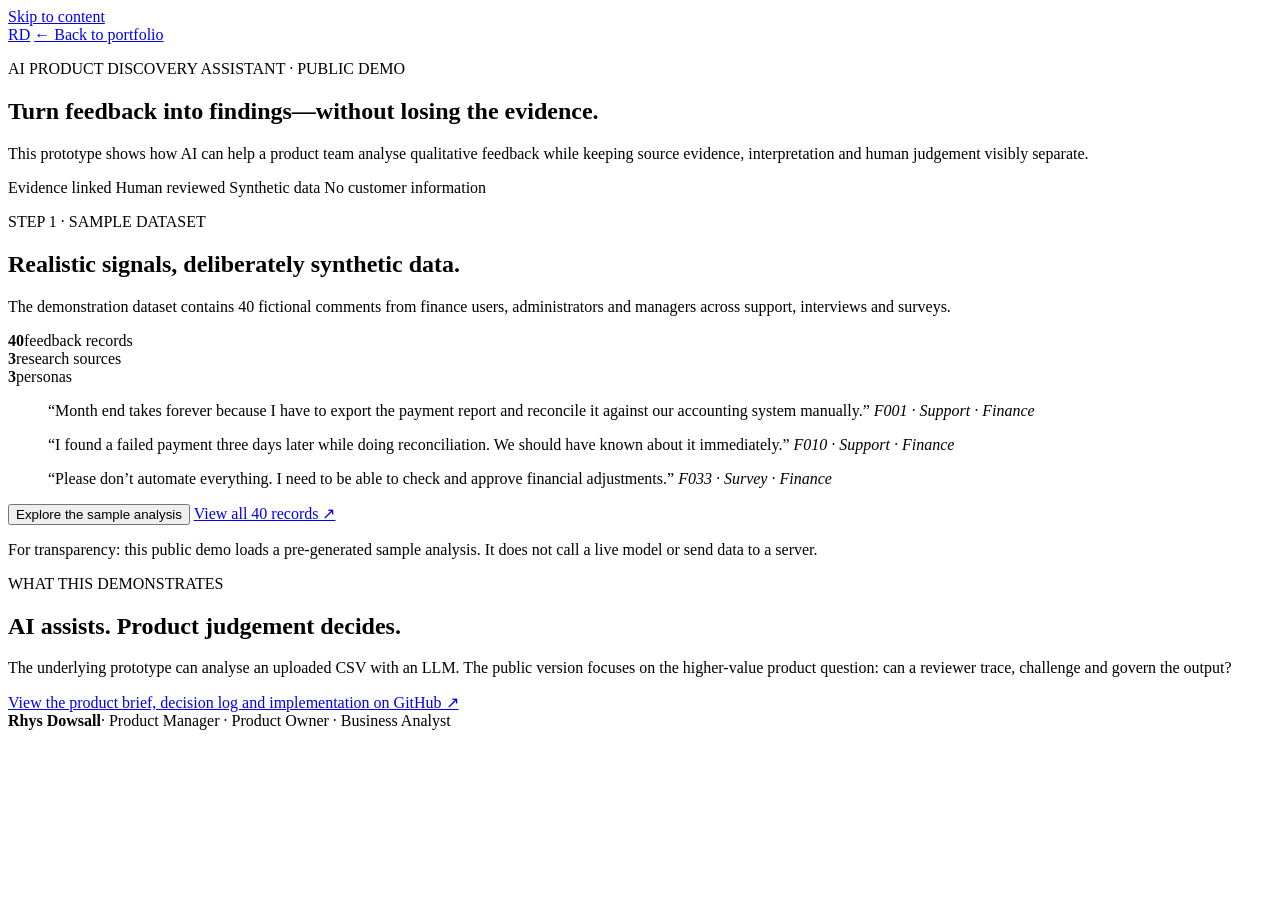
==== discovery-assistant.html @ 39ce9bde "Add public Discovery Assistant demo" ====
<!doctype html>
<html lang="en">
<head>
  <meta charset="utf-8">
  <meta name="viewport" content="width=device-width,initial-scale=1">
  <meta name="description" content="Explore Rhys Dowsall's AI Product Discovery Assistant: evidence-linked customer feedback analysis with human review.">
  <meta name="theme-color" content="#132a32">
  <link rel="canonical" href="https://dowsall.com/discovery-assistant.html">
  <meta property="og:type" content="website">
  <meta property="og:url" content="https://dowsall.com/discovery-assistant.html">
  <meta property="og:title" content="AI Product Discovery Assistant | Rhys Dowsall">
  <meta property="og:description" content="An interactive demonstration of evidence-linked product discovery with human review.">
  <title>AI Product Discovery Assistant | Rhys Dowsall</title>
  <link rel="icon" href="favicon.svg" type="image/svg+xml">
  <link rel="stylesheet" href="discovery-assistant.css?v=1">
  <script src="discovery-assistant.js?v=1" defer></script>
</head>
<body>
  <a class="skip-link" href="#main">Skip to content</a>

  <header class="demo-nav">
    <a class="brand" href="/" aria-label="Back to Rhys Dowsall portfolio">RD</a>
    <a class="back-link" href="/">← Back to portfolio</a>
  </header>

  <main id="main">
    <section class="demo-hero">
      <p class="eyebrow">AI PRODUCT DISCOVERY ASSISTANT · PUBLIC DEMO</p>
      <h1>Turn feedback into findings—without losing the evidence.</h1>
      <p class="hero-copy">This prototype shows how AI can help a product team analyse qualitative feedback while keeping source evidence, interpretation and human judgement visibly separate.</p>
      <div class="principles" aria-label="Product principles">
        <span>Evidence linked</span>
        <span>Human reviewed</span>
        <span>Synthetic data</span>
        <span>No customer information</span>
      </div>
    </section>

    <section class="demo-shell" aria-labelledby="sample-heading">
      <div class="sample-panel">
        <div>
          <p class="section-label">STEP 1 · SAMPLE DATASET</p>
          <h2 id="sample-heading">Realistic signals, deliberately synthetic data.</h2>
          <p>The demonstration dataset contains 40 fictional comments from finance users, administrators and managers across support, interviews and surveys.</p>
        </div>

        <div class="dataset-summary" aria-label="Dataset summary">
          <div><strong>40</strong><span>feedback records</span></div>
          <div><strong>3</strong><span>research sources</span></div>
          <div><strong>3</strong><span>personas</span></div>
        </div>

        <div class="sample-quotes">
          <blockquote>
            “Month end takes forever because I have to export the payment report and reconcile it against our accounting system manually.”
            <cite>F001 · Support · Finance</cite>
          </blockquote>
          <blockquote>
            “I found a failed payment three days later while doing reconciliation. We should have known about it immediately.”
            <cite>F010 · Support · Finance</cite>
          </blockquote>
          <blockquote>
            “Please don’t automate everything. I need to be able to check and approve financial adjustments.”
            <cite>F033 · Survey · Finance</cite>
          </blockquote>
        </div>

        <div class="sample-actions">
          <button id="load-analysis" class="primary-action" type="button">Explore the sample analysis</button>
          <a href="https://github.com/rhys205-dotcom/ai-product-discovery-assistant/blob/main/data/sample-feedback.csv" target="_blank" rel="noopener">View all 40 records ↗</a>
        </div>
        <p class="demo-note">For transparency: this public demo loads a pre-generated sample analysis. It does not call a live model or send data to a server.</p>
      </div>
    </section>

    <section id="analysis" class="analysis-section" aria-labelledby="analysis-heading" hidden>
      <div class="analysis-heading">
        <div>
          <p class="section-label">STEP 2 · REVIEW FINDINGS</p>
          <h2 id="analysis-heading" tabindex="-1">Inspect the evidence before accepting the interpretation.</h2>
        </div>
        <p>AI findings are proposals. Expand the cited evidence, edit the interpretation and record a human decision.</p>
      </div>

      <div id="findings" class="findings"></div>

      <div class="export-panel">
        <div>
          <h2>Keep the human decision</h2>
          <p>Exporting the review preserves the source finding, any edits, the decision and the reviewer’s note.</p>
        </div>
        <div class="export-actions">
          <button id="download-review" class="primary-action" type="button">Download reviewed findings</button>
          <button id="reset-review" class="secondary-action" type="button">Reset review</button>
        </div>
      </div>
    </section>

    <section class="build-note">
      <p class="section-label">WHAT THIS DEMONSTRATES</p>
      <h2>AI assists. Product judgement decides.</h2>
      <p>The underlying prototype can analyse an uploaded CSV with an LLM. The public version focuses on the higher-value product question: can a reviewer trace, challenge and govern the output?</p>
      <a href="https://github.com/rhys205-dotcom/ai-product-discovery-assistant" target="_blank" rel="noopener">View the product brief, decision log and implementation on GitHub ↗</a>
    </section>
  </main>

  <footer><strong>Rhys Dowsall</strong><span>·</span> Product Manager · Product Owner · Business Analyst</footer>
</body>
</html>
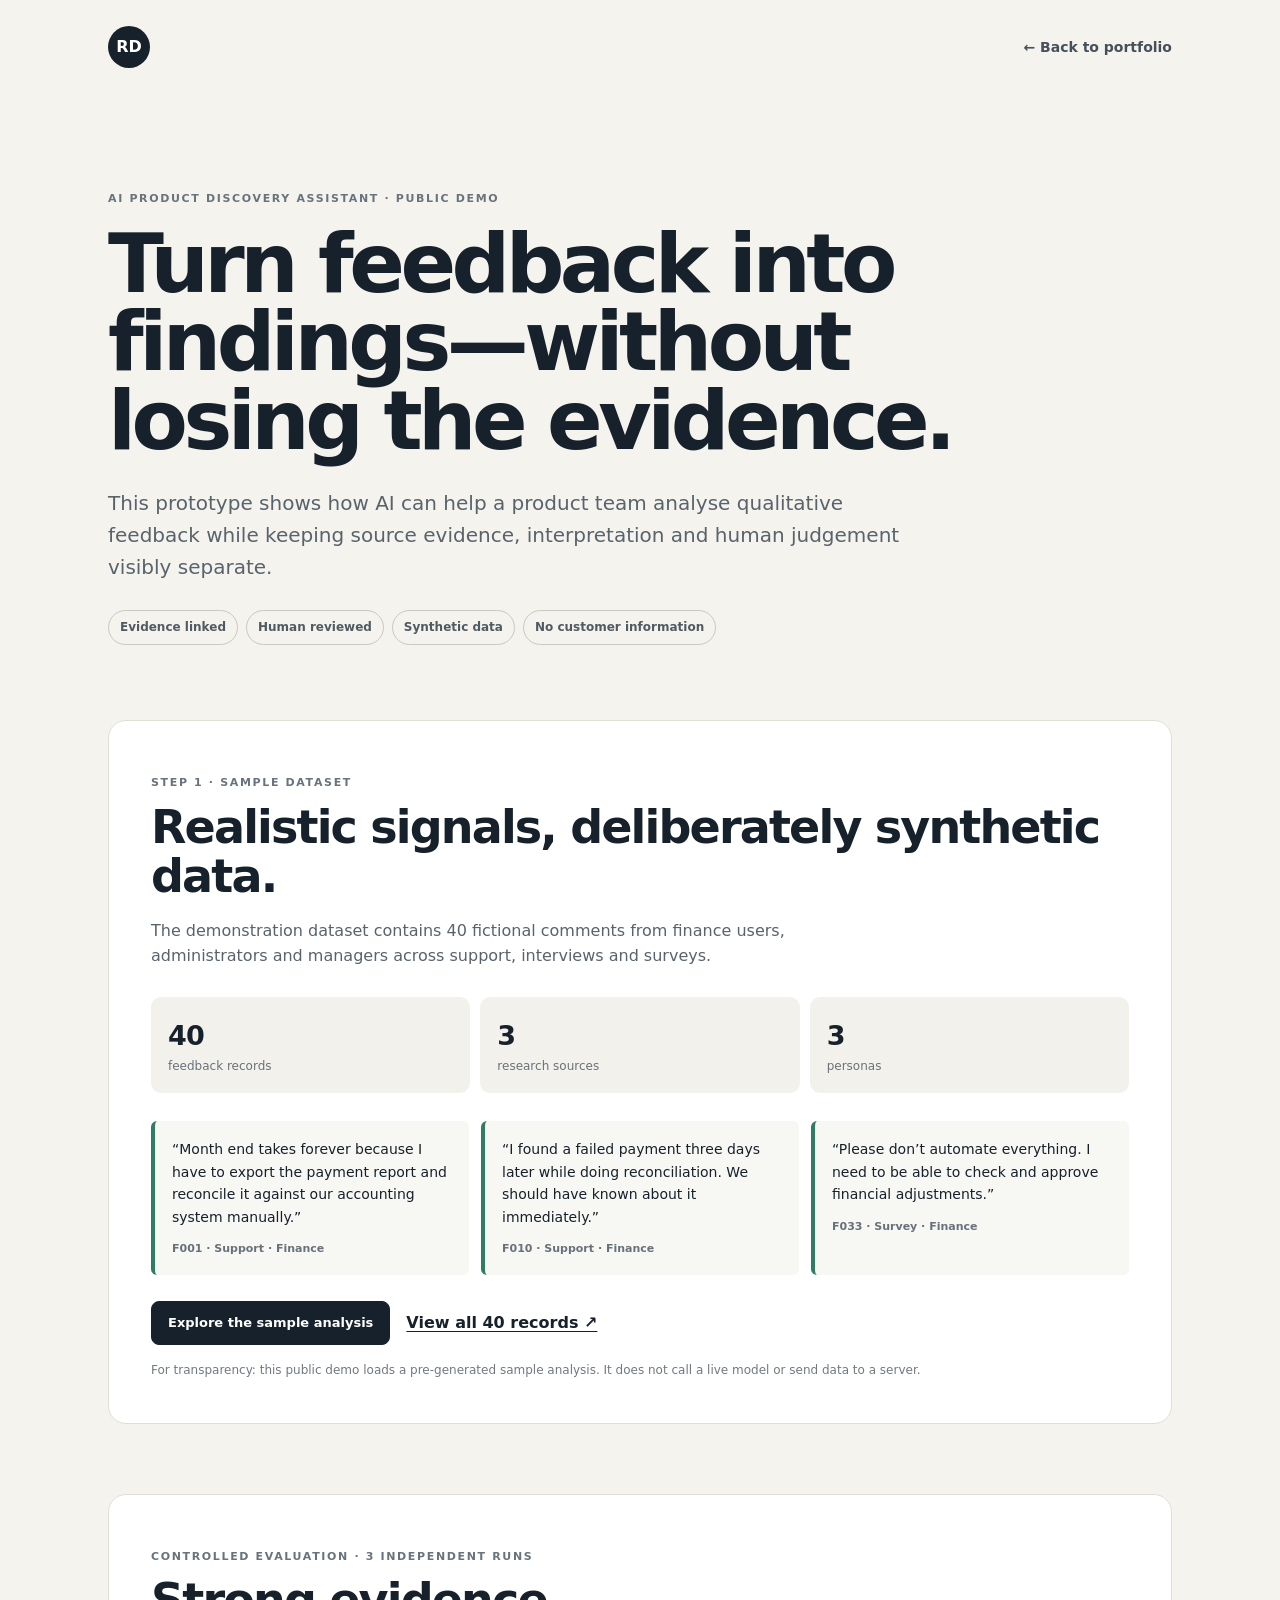
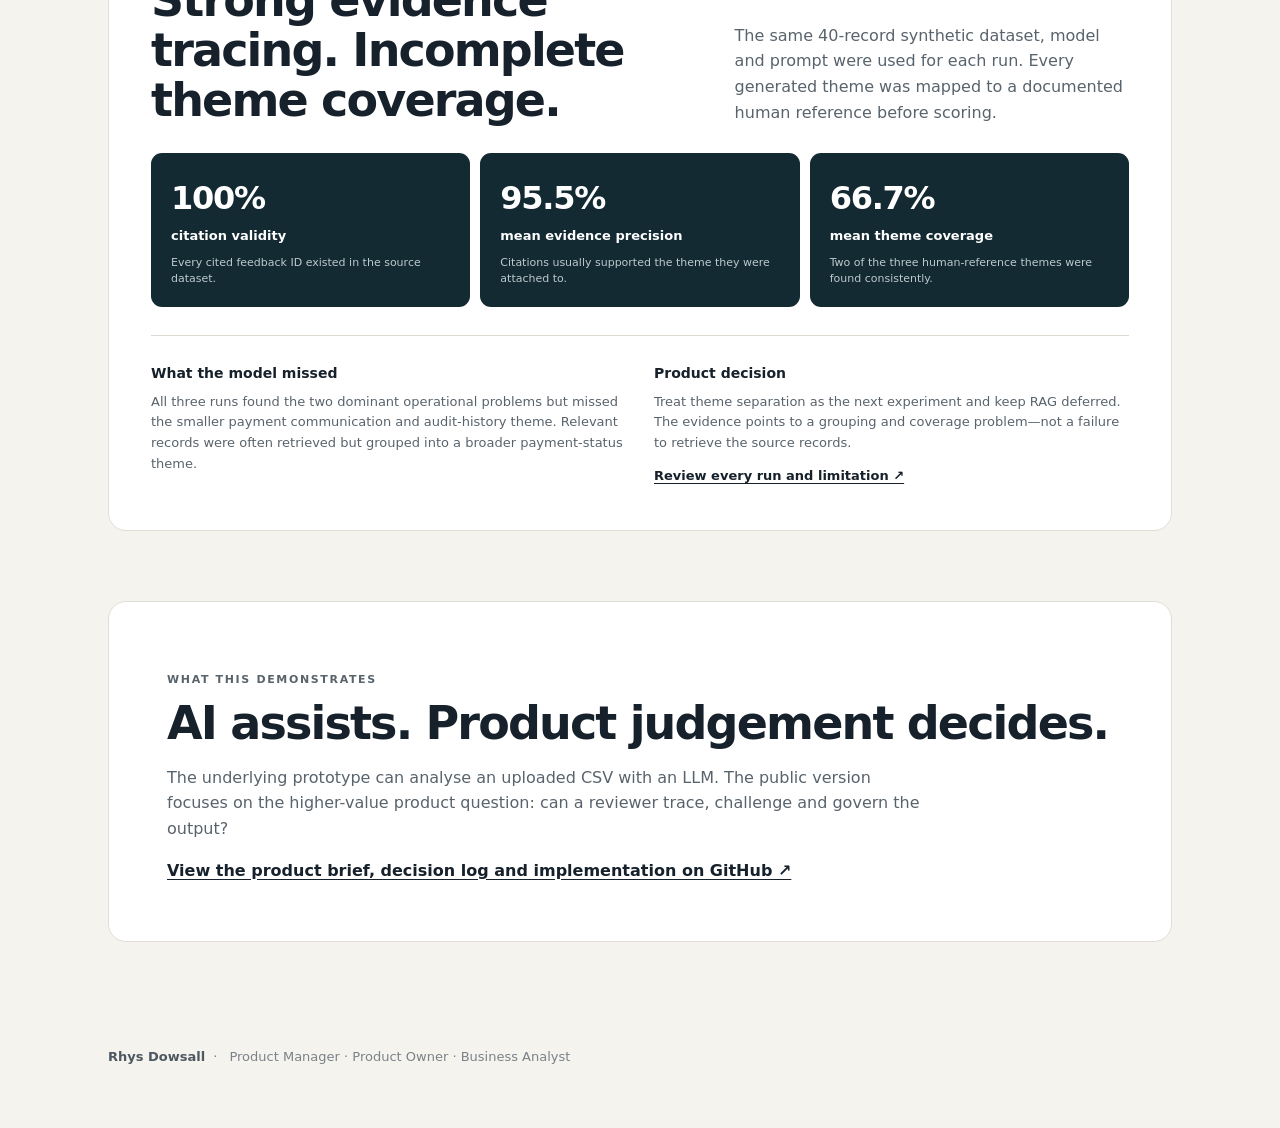
==== commit f55eea00: "Add controlled benchmark evidence to discovery demo" ====
--- a/discovery-assistant.html
+++ b/discovery-assistant.html
@@ -12,7 +12,7 @@
   <meta property="og:description" content="An interactive demonstration of evidence-linked product discovery with human review.">
   <title>AI Product Discovery Assistant | Rhys Dowsall</title>
   <link rel="icon" href="favicon.svg" type="image/svg+xml">
-  <link rel="stylesheet" href="discovery-assistant.css?v=1">
+  <link rel="stylesheet" href="discovery-assistant.css?v=2">
   <script src="discovery-assistant.js?v=1" defer></script>
 </head>
 <body>
@@ -73,6 +73,46 @@
       </div>
     </section>
 
+    <section class="benchmark-section" aria-labelledby="benchmark-heading">
+      <div class="benchmark-intro">
+        <div>
+          <p class="section-label">CONTROLLED EVALUATION · 3 INDEPENDENT RUNS</p>
+          <h2 id="benchmark-heading">Strong evidence tracing. Incomplete theme coverage.</h2>
+        </div>
+        <p>The same 40-record synthetic dataset, model and prompt were used for each run. Every generated theme was mapped to a documented human reference before scoring.</p>
+      </div>
+
+      <div class="benchmark-metrics" aria-label="Benchmark results">
+        <article>
+          <strong>100%</strong>
+          <span>citation validity</span>
+          <small>Every cited feedback ID existed in the source dataset.</small>
+        </article>
+        <article>
+          <strong>95.5%</strong>
+          <span>mean evidence precision</span>
+          <small>Citations usually supported the theme they were attached to.</small>
+        </article>
+        <article>
+          <strong>66.7%</strong>
+          <span>mean theme coverage</span>
+          <small>Two of the three human-reference themes were found consistently.</small>
+        </article>
+      </div>
+
+      <div class="benchmark-finding">
+        <div>
+          <strong>What the model missed</strong>
+          <p>All three runs found the two dominant operational problems but missed the smaller payment communication and audit-history theme. Relevant records were often retrieved but grouped into a broader payment-status theme.</p>
+        </div>
+        <div>
+          <strong>Product decision</strong>
+          <p>Treat theme separation as the next experiment and keep RAG deferred. The evidence points to a grouping and coverage problem—not a failure to retrieve the source records.</p>
+          <a href="https://github.com/rhys205-dotcom/ai-product-discovery-assistant/blob/main/evaluation/results.md" target="_blank" rel="noopener">Review every run and limitation ↗</a>
+        </div>
+      </div>
+    </section>
+
     <section id="analysis" class="analysis-section" aria-labelledby="analysis-heading" hidden>
       <div class="analysis-heading">
         <div>
--- a/discovery-assistant.css
+++ b/discovery-assistant.css
@@ -0,0 +1 @@
+*{box-sizing:border-box}html{scroll-behavior:smooth}body{margin:0;background:#f5f3ee;color:#17212b;font-family:Inter,ui-sans-serif,system-ui,-apple-system,BlinkMacSystemFont,"Segoe UI",sans-serif;line-height:1.6}.skip-link{position:fixed;left:20px;top:-80px;z-index:100;background:#17212b;color:#fff;padding:10px 16px;border-radius:6px}.skip-link:focus{top:16px}.demo-nav{max-width:1120px;margin:auto;padding:26px 28px;display:flex;align-items:center;justify-content:space-between}.brand{width:42px;height:42px;border-radius:50%;background:#17212b;color:#fff;display:grid;place-items:center;text-decoration:none;font-weight:800}.back-link{color:#45505a;text-decoration:none;font-weight:700;font-size:14px}.back-link:hover{text-decoration:underline;text-underline-offset:4px}.demo-hero{max-width:1120px;margin:auto;padding:85px 28px 75px}.eyebrow,.section-label{font-size:11px;font-weight:800;letter-spacing:.15em;color:#68737d}.demo-hero h1{font-size:clamp(48px,7vw,82px);line-height:.96;letter-spacing:-.055em;max-width:980px;margin:17px 0 26px}.hero-copy{font-size:20px;color:#59636c;max-width:800px}.principles{display:flex;gap:8px;flex-wrap:wrap;margin-top:27px}.principles span{border:1px solid #cbc8c1;border-radius:30px;padding:7px 11px;font-size:12px;font-weight:700;color:#4f5a62}.demo-shell{max-width:1120px;margin:auto;padding:0 28px 70px}.sample-panel{background:#fff;border:1px solid #e1ded7;border-radius:18px;padding:42px}.sample-panel h2,.analysis-heading h2,.export-panel h2,.build-note h2{font-size:clamp(30px,4vw,46px);line-height:1.08;letter-spacing:-.04em;margin:10px 0 16px}.sample-panel>div:first-child>p:last-child{color:#59636c;max-width:730px}.dataset-summary{display:grid;grid-template-columns:repeat(3,1fr);gap:10px;margin:28px 0}.dataset-summary div{background:#f3f1ec;border-radius:10px;padding:17px}.dataset-summary strong,.dataset-summary span{display:block}.dataset-summary strong{font-size:27px;letter-spacing:-.03em}.dataset-summary span{font-size:12px;color:#68717a}.sample-quotes{display:grid;grid-template-columns:repeat(3,1fr);gap:12px}.sample-quotes blockquote{margin:0;background:#f7f7f4;border-left:4px solid #317c67;border-radius:6px;padding:17px;font-size:14px}.sample-quotes cite{display:block;margin-top:12px;color:#68717a;font-size:11px;font-style:normal;font-weight:750}.sample-actions{display:flex;align-items:center;gap:16px;flex-wrap:wrap;margin-top:26px}.sample-actions a,.build-note a{color:#17212b;font-weight:800;text-underline-offset:3px}.primary-action,.secondary-action,.review-choice{appearance:none;border-radius:8px;padding:11px 16px;font:inherit;font-size:13px;font-weight:800;cursor:pointer}.primary-action{background:#17212b;border:1px solid #17212b;color:#fff}.primary-action:hover{background:#263747}.secondary-action{background:transparent;border:1px solid #9ca3a4;color:#17212b}.demo-note{font-size:12px;color:#707980;margin:16px 0 0}.analysis-section{background:#132a32;color:#fff;padding:75px max(28px,calc((100vw - 1064px)/2))}.analysis-heading{display:grid;grid-template-columns:1.2fr .8fr;gap:60px;align-items:end}.analysis-heading .section-label{color:#9fb5bc}.analysis-heading h2{margin-bottom:0}.analysis-heading>p{color:#c3ced1;margin:0}.findings{display:grid;gap:18px;margin-top:34px}.finding-card{background:#fbfaf7;color:#17212b;border-radius:15px;padding:30px}.finding-top{display:grid;grid-template-columns:1fr auto;gap:20px;align-items:start}.finding-top h3{font-size:25px;line-height:1.15;margin:5px 0 10px}.strength{display:inline-block;background:#e5efe9;color:#28624f;border-radius:30px;padding:6px 10px;font-size:11px;font-weight:800}.pain-point{color:#536069;margin:0}.evidence{margin:21px 0 0}.evidence summary{cursor:pointer;font-weight:800;font-size:13px}.evidence-list{display:grid;grid-template-columns:repeat(2,1fr);gap:8px;margin-top:12px}.evidence-item{background:#f0eee9;border-radius:8px;padding:12px}.evidence-item p{font-size:13px;margin:0}.evidence-item span{display:block;color:#68717a;font-size:10px;font-weight:750;margin-top:7px}.review-grid{display:grid;grid-template-columns:1.2fr .8fr;gap:20px;border-top:1px solid #dddcd7;margin-top:22px;padding-top:20px}.review-grid label{display:block;font-size:12px;font-weight:800;margin-bottom:7px}.interpretation,.review-note,.review-decision{width:100%;font:inherit;color:#17212b;background:#fff;border:1px solid #c9ccc9;border-radius:7px;padding:10px}.interpretation{min-height:105px;resize:vertical}.review-note{margin-top:14px}.opportunity{background:#e8f0ed;border-left:4px solid #317c67;border-radius:6px;padding:13px;margin:15px 0 0;font-size:13px}.opportunity strong{display:block;color:#24594a;margin-bottom:3px}.export-panel{display:grid;grid-template-columns:1fr auto;gap:30px;align-items:center;border-top:1px solid #4b5d64;margin-top:35px;padding-top:35px}.export-panel h2{font-size:30px;margin:0 0 7px}.export-panel p{color:#c3ced1;margin:0;max-width:650px}.export-actions{display:flex;gap:8px;flex-wrap:wrap}.analysis-section .secondary-action{border-color:#83949a;color:#fff}.build-note{max-width:1064px;margin:70px auto;padding:58px;background:#fff;border:1px solid #e1ded7;border-radius:18px}.build-note p{max-width:760px;color:#59636c}.benchmark-section{max-width:1064px;margin:0 auto 70px;padding:42px;background:#fff;border:1px solid #e1ded7;border-radius:18px}.benchmark-intro{display:grid;grid-template-columns:1.15fr .85fr;gap:50px;align-items:end}.benchmark-intro h2{font-size:clamp(30px,4vw,46px);line-height:1.08;letter-spacing:-.04em;margin:10px 0 0}.benchmark-intro>p{color:#59636c;margin:0}.benchmark-metrics{display:grid;grid-template-columns:repeat(3,1fr);gap:10px;margin:28px 0}.benchmark-metrics article{background:#132a32;color:#fff;border-radius:11px;padding:20px}.benchmark-metrics strong,.benchmark-metrics span,.benchmark-metrics small{display:block}.benchmark-metrics strong{font-size:32px;letter-spacing:-.04em}.benchmark-metrics span{font-size:13px;font-weight:800;margin-top:2px}.benchmark-metrics small{font-size:11px;line-height:1.45;color:#bdcace;margin-top:8px}.benchmark-finding{display:grid;grid-template-columns:1fr 1fr;gap:28px;border-top:1px solid #ddd9d1;padding-top:24px}.benchmark-finding strong{font-size:14px}.benchmark-finding p{font-size:13px;color:#59636c;margin:6px 0 0}.benchmark-finding a{display:inline-block;margin-top:12px;color:#17212b;font-size:13px;font-weight:800;text-underline-offset:3px}footer{max-width:1120px;margin:auto;padding:35px 28px 60px;color:#7a8288;font-size:13px}footer strong{color:#4d5861}footer span{padding:0 8px}[hidden]{display:none!important}button:focus-visible,a:focus-visible,summary:focus-visible,textarea:focus-visible,input:focus-visible,select:focus-visible{outline:3px solid #45a2bd;outline-offset:3px}@media(max-width:800px){.benchmark-intro,.benchmark-finding{grid-template-columns:1fr}.benchmark-intro{gap:14px}.demo-hero{padding-top:55px}.sample-quotes,.analysis-heading,.review-grid,.export-panel{grid-template-columns:1fr}.analysis-heading{gap:15px}.finding-top{grid-template-columns:1fr}.strength{justify-self:start}.export-actions{margin-top:5px}}@media(max-width:520px){.benchmark-section{margin:0 16px 48px;padding:28px 20px}.benchmark-metrics{grid-template-columns:1fr}.demo-nav{padding:21px}.demo-hero{padding:48px 21px 55px}.demo-hero h1{font-size:48px}.hero-copy{font-size:18px}.demo-shell{padding:0 16px 48px}.sample-panel{padding:25px 20px}.dataset-summary{grid-template-columns:1fr 1fr}.dataset-summary div:last-child{grid-column:1/-1}.analysis-section{padding:52px 16px}.finding-card{padding:22px 18px}.evidence-list{grid-template-columns:1fr}.build-note{margin:42px 16px;padding:35px 22px}.export-actions{display:grid}.export-actions button{width:100%}}
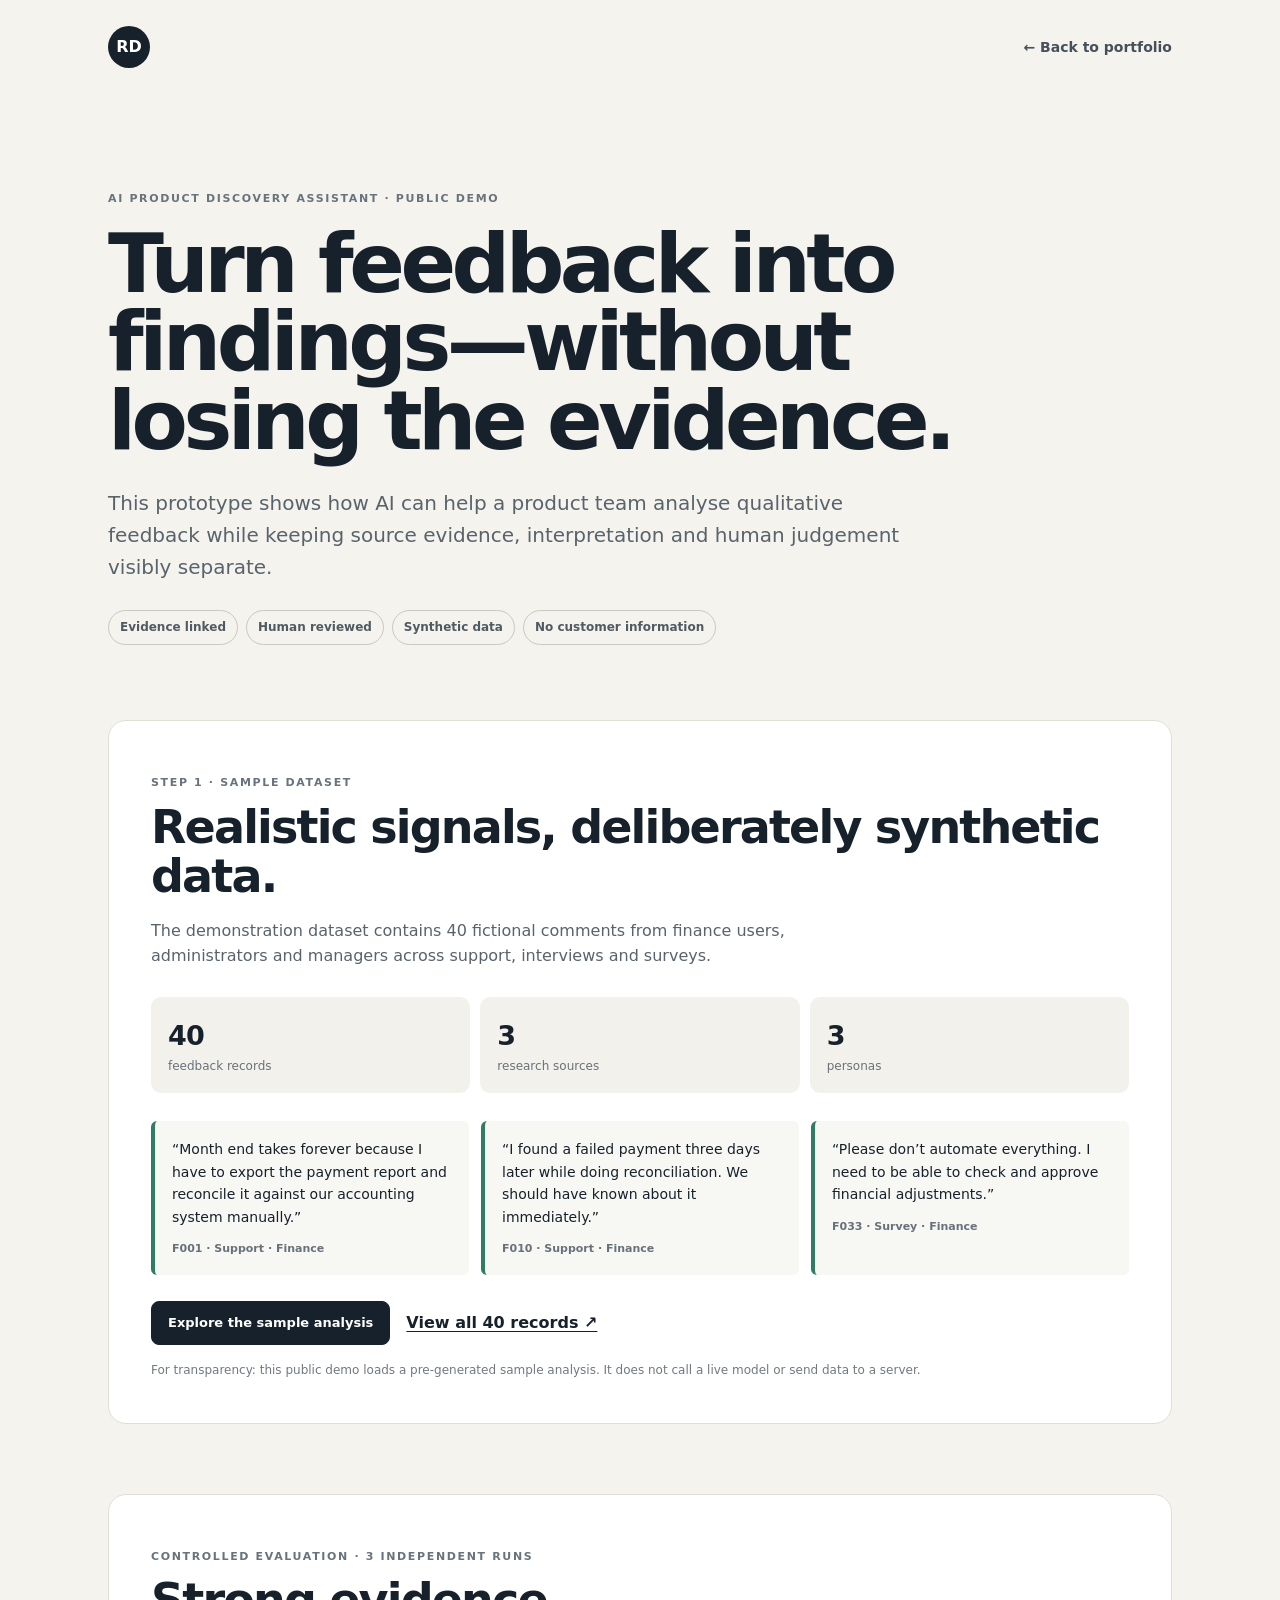
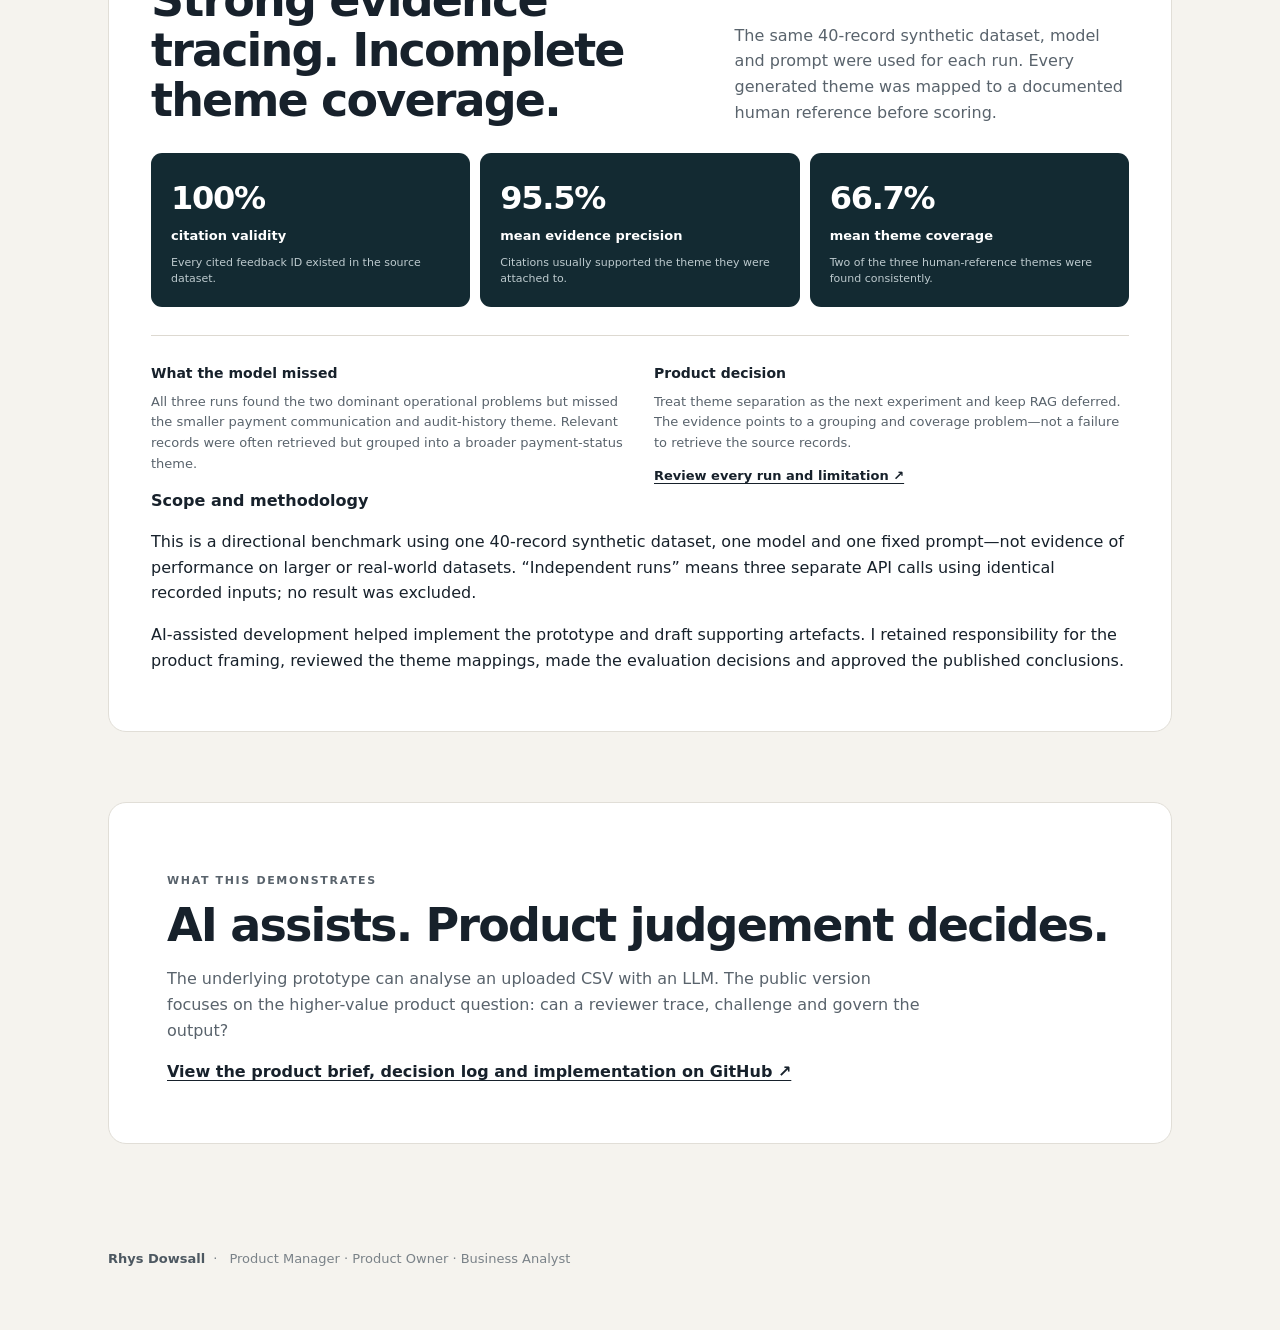
==== commit 00e4c527: "Clarify benchmark scope and AI-assisted development" ====
--- a/discovery-assistant.html
+++ b/discovery-assistant.html
@@ -12,7 +12,7 @@
   <meta property="og:description" content="An interactive demonstration of evidence-linked product discovery with human review.">
   <title>AI Product Discovery Assistant | Rhys Dowsall</title>
   <link rel="icon" href="favicon.svg" type="image/svg+xml">
-  <link rel="stylesheet" href="discovery-assistant.css?v=2">
+  <link rel="stylesheet" href="discovery-assistant.css?v=3">
   <script src="discovery-assistant.js?v=1" defer></script>
 </head>
 <body>
@@ -111,6 +111,12 @@
           <a href="https://github.com/rhys205-dotcom/ai-product-discovery-assistant/blob/main/evaluation/results.md" target="_blank" rel="noopener">Review every run and limitation ↗</a>
         </div>
       </div>
+
+      <aside class="benchmark-method" aria-label="Benchmark scope and methodology">
+        <strong>Scope and methodology</strong>
+        <p>This is a directional benchmark using one 40-record synthetic dataset, one model and one fixed prompt—not evidence of performance on larger or real-world datasets. “Independent runs” means three separate API calls using identical recorded inputs; no result was excluded.</p>
+        <p>AI-assisted development helped implement the prototype and draft supporting artefacts. I retained responsibility for the product framing, reviewed the theme mappings, made the evaluation decisions and approved the published conclusions.</p>
+      </aside>
     </section>
 
     <section id="analysis" class="analysis-section" aria-labelledby="analysis-heading" hidden>
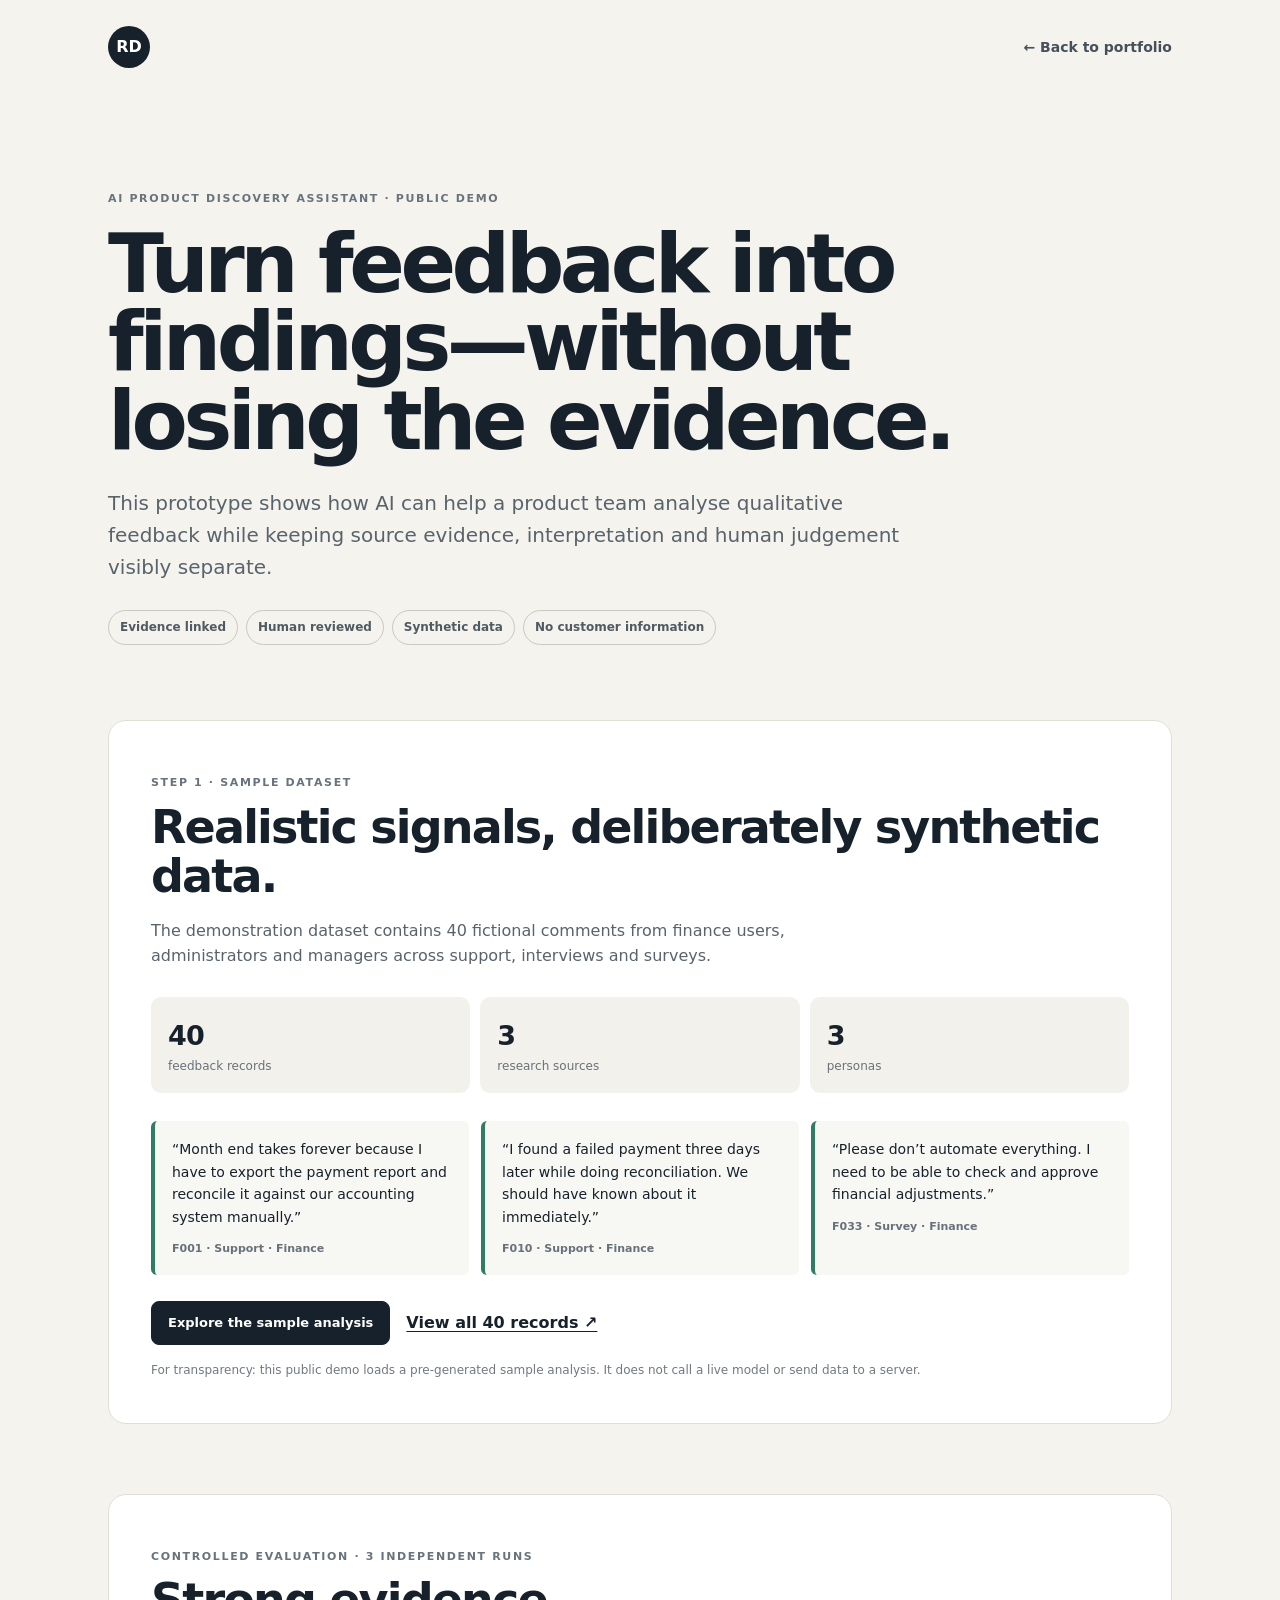
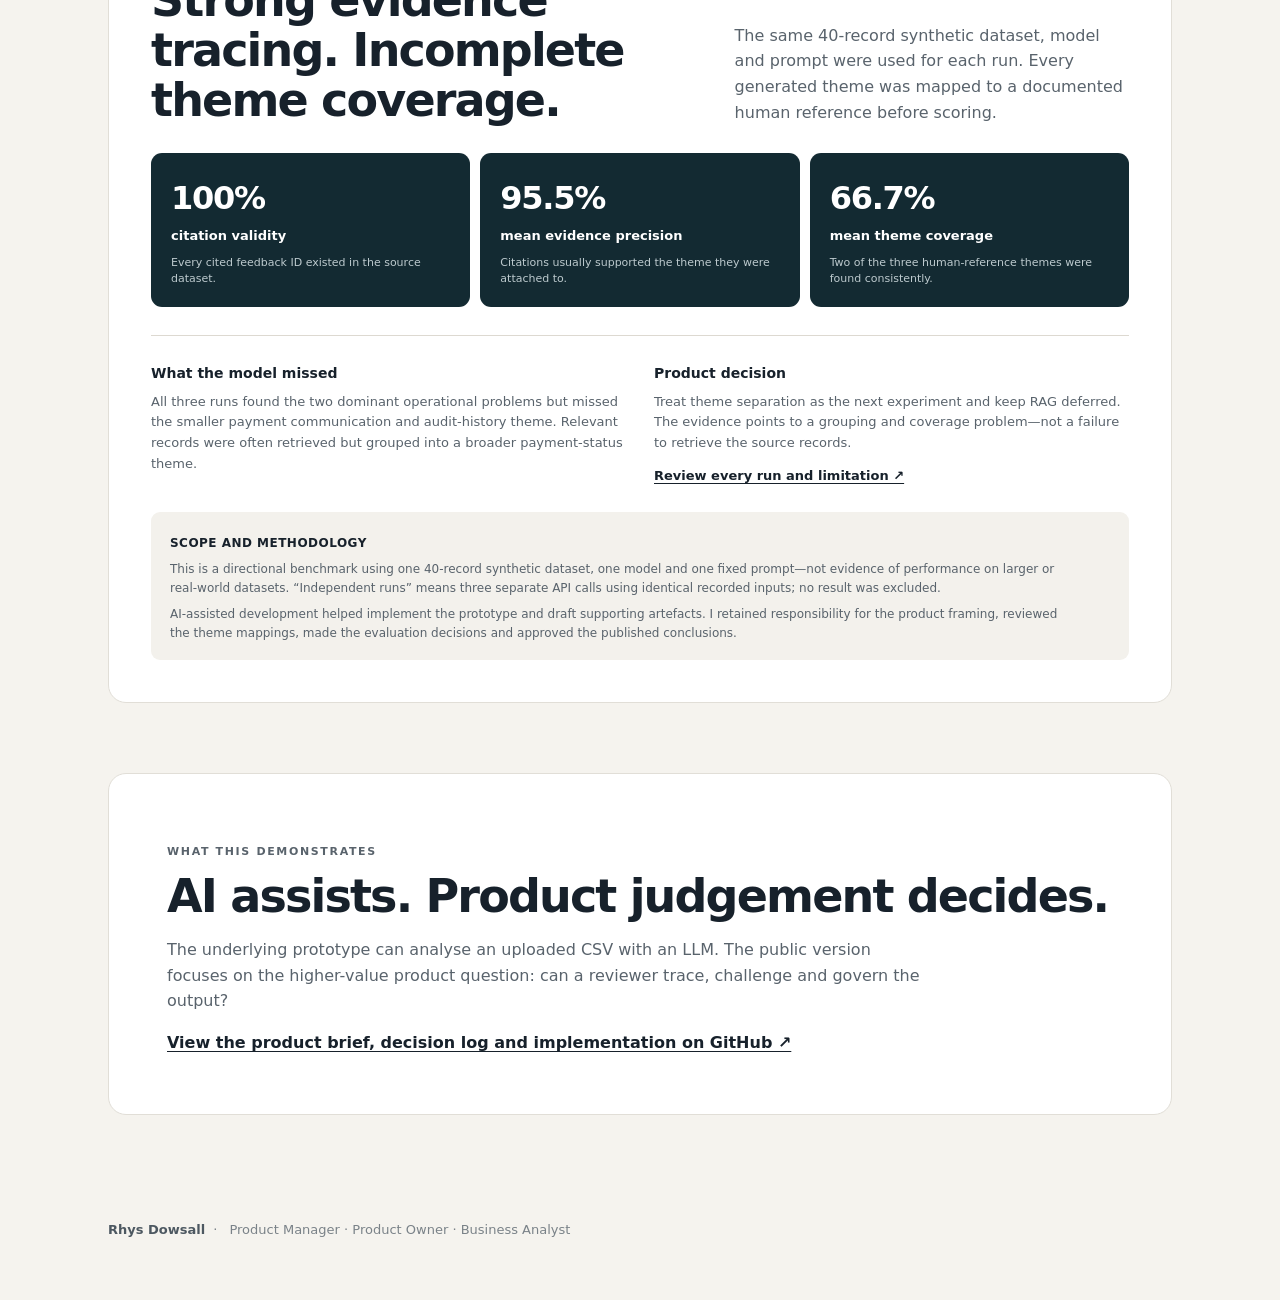
==== commit c18a8f35: "Add social sharing metadata to discovery page" ====
--- a/discovery-assistant.html
+++ b/discovery-assistant.html
@@ -10,6 +10,12 @@
   <meta property="og:url" content="https://dowsall.com/discovery-assistant.html">
   <meta property="og:title" content="AI Product Discovery Assistant | Rhys Dowsall">
   <meta property="og:description" content="An interactive demonstration of evidence-linked product discovery with human review.">
+  <meta property="og:image" content="https://dowsall.com/social-card.png">
+  <meta property="og:image:alt" content="Rhys Dowsall — product thinking for complex problems">
+  <meta name="twitter:card" content="summary_large_image">
+  <meta name="twitter:title" content="AI Product Discovery Assistant | Rhys Dowsall">
+  <meta name="twitter:description" content="Evidence-linked AI product discovery with controlled evaluation and human review.">
+  <meta name="twitter:image" content="https://dowsall.com/social-card.png">
   <title>AI Product Discovery Assistant | Rhys Dowsall</title>
   <link rel="icon" href="favicon.svg" type="image/svg+xml">
   <link rel="stylesheet" href="discovery-assistant.css?v=3">
--- a/discovery-assistant.css
+++ b/discovery-assistant.css
@@ -1 +1 @@
-*{box-sizing:border-box}html{scroll-behavior:smooth}body{margin:0;background:#f5f3ee;color:#17212b;font-family:Inter,ui-sans-serif,system-ui,-apple-system,BlinkMacSystemFont,"Segoe UI",sans-serif;line-height:1.6}.skip-link{position:fixed;left:20px;top:-80px;z-index:100;background:#17212b;color:#fff;padding:10px 16px;border-radius:6px}.skip-link:focus{top:16px}.demo-nav{max-width:1120px;margin:auto;padding:26px 28px;display:flex;align-items:center;justify-content:space-between}.brand{width:42px;height:42px;border-radius:50%;background:#17212b;color:#fff;display:grid;place-items:center;text-decoration:none;font-weight:800}.back-link{color:#45505a;text-decoration:none;font-weight:700;font-size:14px}.back-link:hover{text-decoration:underline;text-underline-offset:4px}.demo-hero{max-width:1120px;margin:auto;padding:85px 28px 75px}.eyebrow,.section-label{font-size:11px;font-weight:800;letter-spacing:.15em;color:#68737d}.demo-hero h1{font-size:clamp(48px,7vw,82px);line-height:.96;letter-spacing:-.055em;max-width:980px;margin:17px 0 26px}.hero-copy{font-size:20px;color:#59636c;max-width:800px}.principles{display:flex;gap:8px;flex-wrap:wrap;margin-top:27px}.principles span{border:1px solid #cbc8c1;border-radius:30px;padding:7px 11px;font-size:12px;font-weight:700;color:#4f5a62}.demo-shell{max-width:1120px;margin:auto;padding:0 28px 70px}.sample-panel{background:#fff;border:1px solid #e1ded7;border-radius:18px;padding:42px}.sample-panel h2,.analysis-heading h2,.export-panel h2,.build-note h2{font-size:clamp(30px,4vw,46px);line-height:1.08;letter-spacing:-.04em;margin:10px 0 16px}.sample-panel>div:first-child>p:last-child{color:#59636c;max-width:730px}.dataset-summary{display:grid;grid-template-columns:repeat(3,1fr);gap:10px;margin:28px 0}.dataset-summary div{background:#f3f1ec;border-radius:10px;padding:17px}.dataset-summary strong,.dataset-summary span{display:block}.dataset-summary strong{font-size:27px;letter-spacing:-.03em}.dataset-summary span{font-size:12px;color:#68717a}.sample-quotes{display:grid;grid-template-columns:repeat(3,1fr);gap:12px}.sample-quotes blockquote{margin:0;background:#f7f7f4;border-left:4px solid #317c67;border-radius:6px;padding:17px;font-size:14px}.sample-quotes cite{display:block;margin-top:12px;color:#68717a;font-size:11px;font-style:normal;font-weight:750}.sample-actions{display:flex;align-items:center;gap:16px;flex-wrap:wrap;margin-top:26px}.sample-actions a,.build-note a{color:#17212b;font-weight:800;text-underline-offset:3px}.primary-action,.secondary-action,.review-choice{appearance:none;border-radius:8px;padding:11px 16px;font:inherit;font-size:13px;font-weight:800;cursor:pointer}.primary-action{background:#17212b;border:1px solid #17212b;color:#fff}.primary-action:hover{background:#263747}.secondary-action{background:transparent;border:1px solid #9ca3a4;color:#17212b}.demo-note{font-size:12px;color:#707980;margin:16px 0 0}.analysis-section{background:#132a32;color:#fff;padding:75px max(28px,calc((100vw - 1064px)/2))}.analysis-heading{display:grid;grid-template-columns:1.2fr .8fr;gap:60px;align-items:end}.analysis-heading .section-label{color:#9fb5bc}.analysis-heading h2{margin-bottom:0}.analysis-heading>p{color:#c3ced1;margin:0}.findings{display:grid;gap:18px;margin-top:34px}.finding-card{background:#fbfaf7;color:#17212b;border-radius:15px;padding:30px}.finding-top{display:grid;grid-template-columns:1fr auto;gap:20px;align-items:start}.finding-top h3{font-size:25px;line-height:1.15;margin:5px 0 10px}.strength{display:inline-block;background:#e5efe9;color:#28624f;border-radius:30px;padding:6px 10px;font-size:11px;font-weight:800}.pain-point{color:#536069;margin:0}.evidence{margin:21px 0 0}.evidence summary{cursor:pointer;font-weight:800;font-size:13px}.evidence-list{display:grid;grid-template-columns:repeat(2,1fr);gap:8px;margin-top:12px}.evidence-item{background:#f0eee9;border-radius:8px;padding:12px}.evidence-item p{font-size:13px;margin:0}.evidence-item span{display:block;color:#68717a;font-size:10px;font-weight:750;margin-top:7px}.review-grid{display:grid;grid-template-columns:1.2fr .8fr;gap:20px;border-top:1px solid #dddcd7;margin-top:22px;padding-top:20px}.review-grid label{display:block;font-size:12px;font-weight:800;margin-bottom:7px}.interpretation,.review-note,.review-decision{width:100%;font:inherit;color:#17212b;background:#fff;border:1px solid #c9ccc9;border-radius:7px;padding:10px}.interpretation{min-height:105px;resize:vertical}.review-note{margin-top:14px}.opportunity{background:#e8f0ed;border-left:4px solid #317c67;border-radius:6px;padding:13px;margin:15px 0 0;font-size:13px}.opportunity strong{display:block;color:#24594a;margin-bottom:3px}.export-panel{display:grid;grid-template-columns:1fr auto;gap:30px;align-items:center;border-top:1px solid #4b5d64;margin-top:35px;padding-top:35px}.export-panel h2{font-size:30px;margin:0 0 7px}.export-panel p{color:#c3ced1;margin:0;max-width:650px}.export-actions{display:flex;gap:8px;flex-wrap:wrap}.analysis-section .secondary-action{border-color:#83949a;color:#fff}.build-note{max-width:1064px;margin:70px auto;padding:58px;background:#fff;border:1px solid #e1ded7;border-radius:18px}.build-note p{max-width:760px;color:#59636c}.benchmark-section{max-width:1064px;margin:0 auto 70px;padding:42px;background:#fff;border:1px solid #e1ded7;border-radius:18px}.benchmark-intro{display:grid;grid-template-columns:1.15fr .85fr;gap:50px;align-items:end}.benchmark-intro h2{font-size:clamp(30px,4vw,46px);line-height:1.08;letter-spacing:-.04em;margin:10px 0 0}.benchmark-intro>p{color:#59636c;margin:0}.benchmark-metrics{display:grid;grid-template-columns:repeat(3,1fr);gap:10px;margin:28px 0}.benchmark-metrics article{background:#132a32;color:#fff;border-radius:11px;padding:20px}.benchmark-metrics strong,.benchmark-metrics span,.benchmark-metrics small{display:block}.benchmark-metrics strong{font-size:32px;letter-spacing:-.04em}.benchmark-metrics span{font-size:13px;font-weight:800;margin-top:2px}.benchmark-metrics small{font-size:11px;line-height:1.45;color:#bdcace;margin-top:8px}.benchmark-finding{display:grid;grid-template-columns:1fr 1fr;gap:28px;border-top:1px solid #ddd9d1;padding-top:24px}.benchmark-finding strong{font-size:14px}.benchmark-finding p{font-size:13px;color:#59636c;margin:6px 0 0}.benchmark-finding a{display:inline-block;margin-top:12px;color:#17212b;font-size:13px;font-weight:800;text-underline-offset:3px}footer{max-width:1120px;margin:auto;padding:35px 28px 60px;color:#7a8288;font-size:13px}footer strong{color:#4d5861}footer span{padding:0 8px}[hidden]{display:none!important}button:focus-visible,a:focus-visible,summary:focus-visible,textarea:focus-visible,input:focus-visible,select:focus-visible{outline:3px solid #45a2bd;outline-offset:3px}@media(max-width:800px){.benchmark-intro,.benchmark-finding{grid-template-columns:1fr}.benchmark-intro{gap:14px}.demo-hero{padding-top:55px}.sample-quotes,.analysis-heading,.review-grid,.export-panel{grid-template-columns:1fr}.analysis-heading{gap:15px}.finding-top{grid-template-columns:1fr}.strength{justify-self:start}.export-actions{margin-top:5px}}@media(max-width:520px){.benchmark-section{margin:0 16px 48px;padding:28px 20px}.benchmark-metrics{grid-template-columns:1fr}.demo-nav{padding:21px}.demo-hero{padding:48px 21px 55px}.demo-hero h1{font-size:48px}.hero-copy{font-size:18px}.demo-shell{padding:0 16px 48px}.sample-panel{padding:25px 20px}.dataset-summary{grid-template-columns:1fr 1fr}.dataset-summary div:last-child{grid-column:1/-1}.analysis-section{padding:52px 16px}.finding-card{padding:22px 18px}.evidence-list{grid-template-columns:1fr}.build-note{margin:42px 16px;padding:35px 22px}.export-actions{display:grid}.export-actions button{width:100%}}
+*{box-sizing:border-box}html{scroll-behavior:smooth}body{margin:0;background:#f5f3ee;color:#17212b;font-family:Inter,ui-sans-serif,system-ui,-apple-system,BlinkMacSystemFont,"Segoe UI",sans-serif;line-height:1.6}.skip-link{position:fixed;left:20px;top:-80px;z-index:100;background:#17212b;color:#fff;padding:10px 16px;border-radius:6px}.skip-link:focus{top:16px}.demo-nav{max-width:1120px;margin:auto;padding:26px 28px;display:flex;align-items:center;justify-content:space-between}.brand{width:42px;height:42px;border-radius:50%;background:#17212b;color:#fff;display:grid;place-items:center;text-decoration:none;font-weight:800}.back-link{color:#45505a;text-decoration:none;font-weight:700;font-size:14px}.back-link:hover{text-decoration:underline;text-underline-offset:4px}.demo-hero{max-width:1120px;margin:auto;padding:85px 28px 75px}.eyebrow,.section-label{font-size:11px;font-weight:800;letter-spacing:.15em;color:#68737d}.demo-hero h1{font-size:clamp(48px,7vw,82px);line-height:.96;letter-spacing:-.055em;max-width:980px;margin:17px 0 26px}.hero-copy{font-size:20px;color:#59636c;max-width:800px}.principles{display:flex;gap:8px;flex-wrap:wrap;margin-top:27px}.principles span{border:1px solid #cbc8c1;border-radius:30px;padding:7px 11px;font-size:12px;font-weight:700;color:#4f5a62}.demo-shell{max-width:1120px;margin:auto;padding:0 28px 70px}.sample-panel{background:#fff;border:1px solid #e1ded7;border-radius:18px;padding:42px}.sample-panel h2,.analysis-heading h2,.export-panel h2,.build-note h2{font-size:clamp(30px,4vw,46px);line-height:1.08;letter-spacing:-.04em;margin:10px 0 16px}.sample-panel>div:first-child>p:last-child{color:#59636c;max-width:730px}.dataset-summary{display:grid;grid-template-columns:repeat(3,1fr);gap:10px;margin:28px 0}.dataset-summary div{background:#f3f1ec;border-radius:10px;padding:17px}.dataset-summary strong,.dataset-summary span{display:block}.dataset-summary strong{font-size:27px;letter-spacing:-.03em}.dataset-summary span{font-size:12px;color:#68717a}.sample-quotes{display:grid;grid-template-columns:repeat(3,1fr);gap:12px}.sample-quotes blockquote{margin:0;background:#f7f7f4;border-left:4px solid #317c67;border-radius:6px;padding:17px;font-size:14px}.sample-quotes cite{display:block;margin-top:12px;color:#68717a;font-size:11px;font-style:normal;font-weight:750}.sample-actions{display:flex;align-items:center;gap:16px;flex-wrap:wrap;margin-top:26px}.sample-actions a,.build-note a{color:#17212b;font-weight:800;text-underline-offset:3px}.primary-action,.secondary-action,.review-choice{appearance:none;border-radius:8px;padding:11px 16px;font:inherit;font-size:13px;font-weight:800;cursor:pointer}.primary-action{background:#17212b;border:1px solid #17212b;color:#fff}.primary-action:hover{background:#263747}.secondary-action{background:transparent;border:1px solid #9ca3a4;color:#17212b}.demo-note{font-size:12px;color:#707980;margin:16px 0 0}.analysis-section{background:#132a32;color:#fff;padding:75px max(28px,calc((100vw - 1064px)/2))}.analysis-heading{display:grid;grid-template-columns:1.2fr .8fr;gap:60px;align-items:end}.analysis-heading .section-label{color:#9fb5bc}.analysis-heading h2{margin-bottom:0}.analysis-heading>p{color:#c3ced1;margin:0}.findings{display:grid;gap:18px;margin-top:34px}.finding-card{background:#fbfaf7;color:#17212b;border-radius:15px;padding:30px}.finding-top{display:grid;grid-template-columns:1fr auto;gap:20px;align-items:start}.finding-top h3{font-size:25px;line-height:1.15;margin:5px 0 10px}.strength{display:inline-block;background:#e5efe9;color:#28624f;border-radius:30px;padding:6px 10px;font-size:11px;font-weight:800}.pain-point{color:#536069;margin:0}.evidence{margin:21px 0 0}.evidence summary{cursor:pointer;font-weight:800;font-size:13px}.evidence-list{display:grid;grid-template-columns:repeat(2,1fr);gap:8px;margin-top:12px}.evidence-item{background:#f0eee9;border-radius:8px;padding:12px}.evidence-item p{font-size:13px;margin:0}.evidence-item span{display:block;color:#68717a;font-size:10px;font-weight:750;margin-top:7px}.review-grid{display:grid;grid-template-columns:1.2fr .8fr;gap:20px;border-top:1px solid #dddcd7;margin-top:22px;padding-top:20px}.review-grid label{display:block;font-size:12px;font-weight:800;margin-bottom:7px}.interpretation,.review-note,.review-decision{width:100%;font:inherit;color:#17212b;background:#fff;border:1px solid #c9ccc9;border-radius:7px;padding:10px}.interpretation{min-height:105px;resize:vertical}.review-note{margin-top:14px}.opportunity{background:#e8f0ed;border-left:4px solid #317c67;border-radius:6px;padding:13px;margin:15px 0 0;font-size:13px}.opportunity strong{display:block;color:#24594a;margin-bottom:3px}.export-panel{display:grid;grid-template-columns:1fr auto;gap:30px;align-items:center;border-top:1px solid #4b5d64;margin-top:35px;padding-top:35px}.export-panel h2{font-size:30px;margin:0 0 7px}.export-panel p{color:#c3ced1;margin:0;max-width:650px}.export-actions{display:flex;gap:8px;flex-wrap:wrap}.analysis-section .secondary-action{border-color:#83949a;color:#fff}.build-note{max-width:1064px;margin:70px auto;padding:58px;background:#fff;border:1px solid #e1ded7;border-radius:18px}.build-note p{max-width:760px;color:#59636c}.benchmark-section{max-width:1064px;margin:0 auto 70px;padding:42px;background:#fff;border:1px solid #e1ded7;border-radius:18px}.benchmark-intro{display:grid;grid-template-columns:1.15fr .85fr;gap:50px;align-items:end}.benchmark-intro h2{font-size:clamp(30px,4vw,46px);line-height:1.08;letter-spacing:-.04em;margin:10px 0 0}.benchmark-intro>p{color:#59636c;margin:0}.benchmark-metrics{display:grid;grid-template-columns:repeat(3,1fr);gap:10px;margin:28px 0}.benchmark-metrics article{background:#132a32;color:#fff;border-radius:11px;padding:20px}.benchmark-metrics strong,.benchmark-metrics span,.benchmark-metrics small{display:block}.benchmark-metrics strong{font-size:32px;letter-spacing:-.04em}.benchmark-metrics span{font-size:13px;font-weight:800;margin-top:2px}.benchmark-metrics small{font-size:11px;line-height:1.45;color:#bdcace;margin-top:8px}.benchmark-finding{display:grid;grid-template-columns:1fr 1fr;gap:28px;border-top:1px solid #ddd9d1;padding-top:24px}.benchmark-finding strong{font-size:14px}.benchmark-finding p{font-size:13px;color:#59636c;margin:6px 0 0}.benchmark-finding a{display:inline-block;margin-top:12px;color:#17212b;font-size:13px;font-weight:800;text-underline-offset:3px}.benchmark-method{margin-top:24px;padding:17px 19px;background:#f3f1ec;border-radius:9px}.benchmark-method strong{font-size:12px;letter-spacing:.04em;text-transform:uppercase}.benchmark-method p{font-size:12px;color:#59636c;margin:6px 0 0;max-width:900px}footer{max-width:1120px;margin:auto;padding:35px 28px 60px;color:#7a8288;font-size:13px}footer strong{color:#4d5861}footer span{padding:0 8px}[hidden]{display:none!important}button:focus-visible,a:focus-visible,summary:focus-visible,textarea:focus-visible,input:focus-visible,select:focus-visible{outline:3px solid #45a2bd;outline-offset:3px}@media(max-width:800px){.benchmark-intro,.benchmark-finding{grid-template-columns:1fr}.benchmark-intro{gap:14px}.demo-hero{padding-top:55px}.sample-quotes,.analysis-heading,.review-grid,.export-panel{grid-template-columns:1fr}.analysis-heading{gap:15px}.finding-top{grid-template-columns:1fr}.strength{justify-self:start}.export-actions{margin-top:5px}}@media(max-width:520px){.benchmark-section{margin:0 16px 48px;padding:28px 20px}.benchmark-metrics{grid-template-columns:1fr}.demo-nav{padding:21px}.demo-hero{padding:48px 21px 55px}.demo-hero h1{font-size:48px}.hero-copy{font-size:18px}.demo-shell{padding:0 16px 48px}.sample-panel{padding:25px 20px}.dataset-summary{grid-template-columns:1fr 1fr}.dataset-summary div:last-child{grid-column:1/-1}.analysis-section{padding:52px 16px}.finding-card{padding:22px 18px}.evidence-list{grid-template-columns:1fr}.build-note{margin:42px 16px;padding:35px 22px}.export-actions{display:grid}.export-actions button{width:100%}}
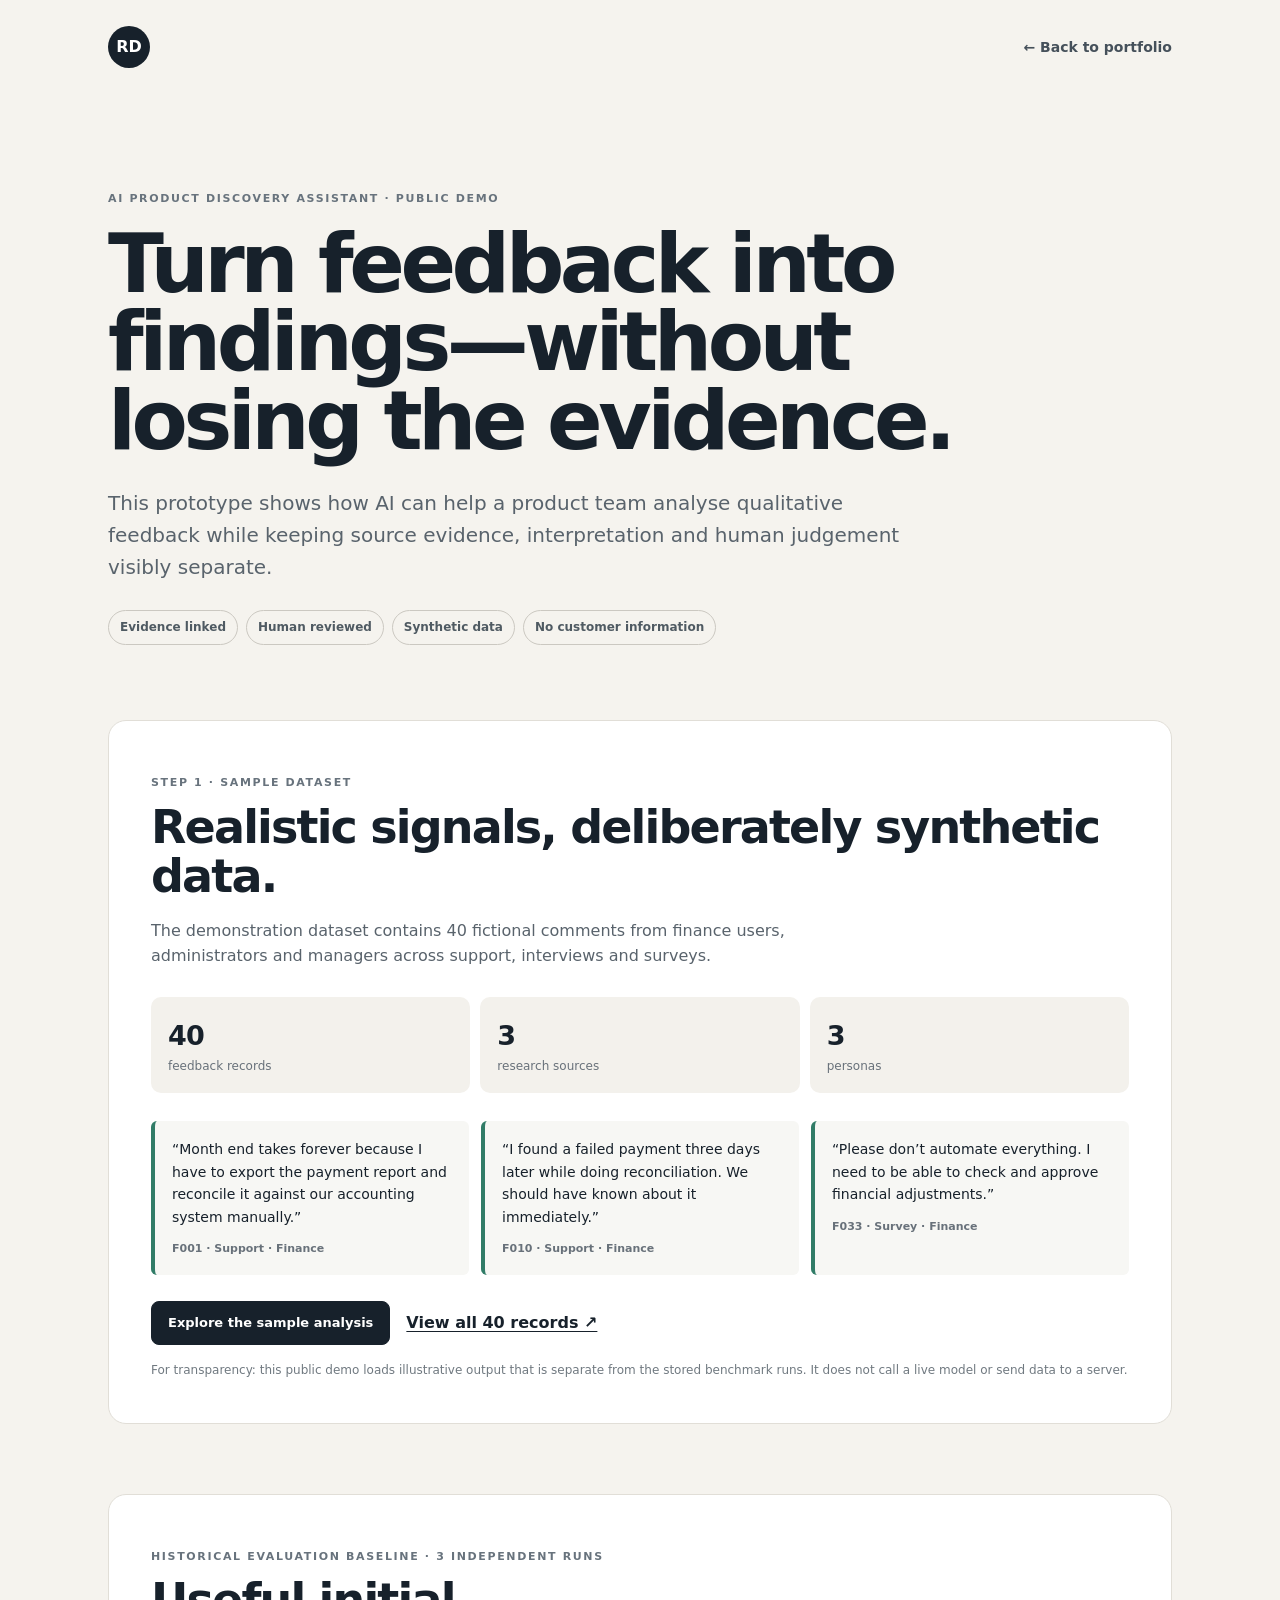
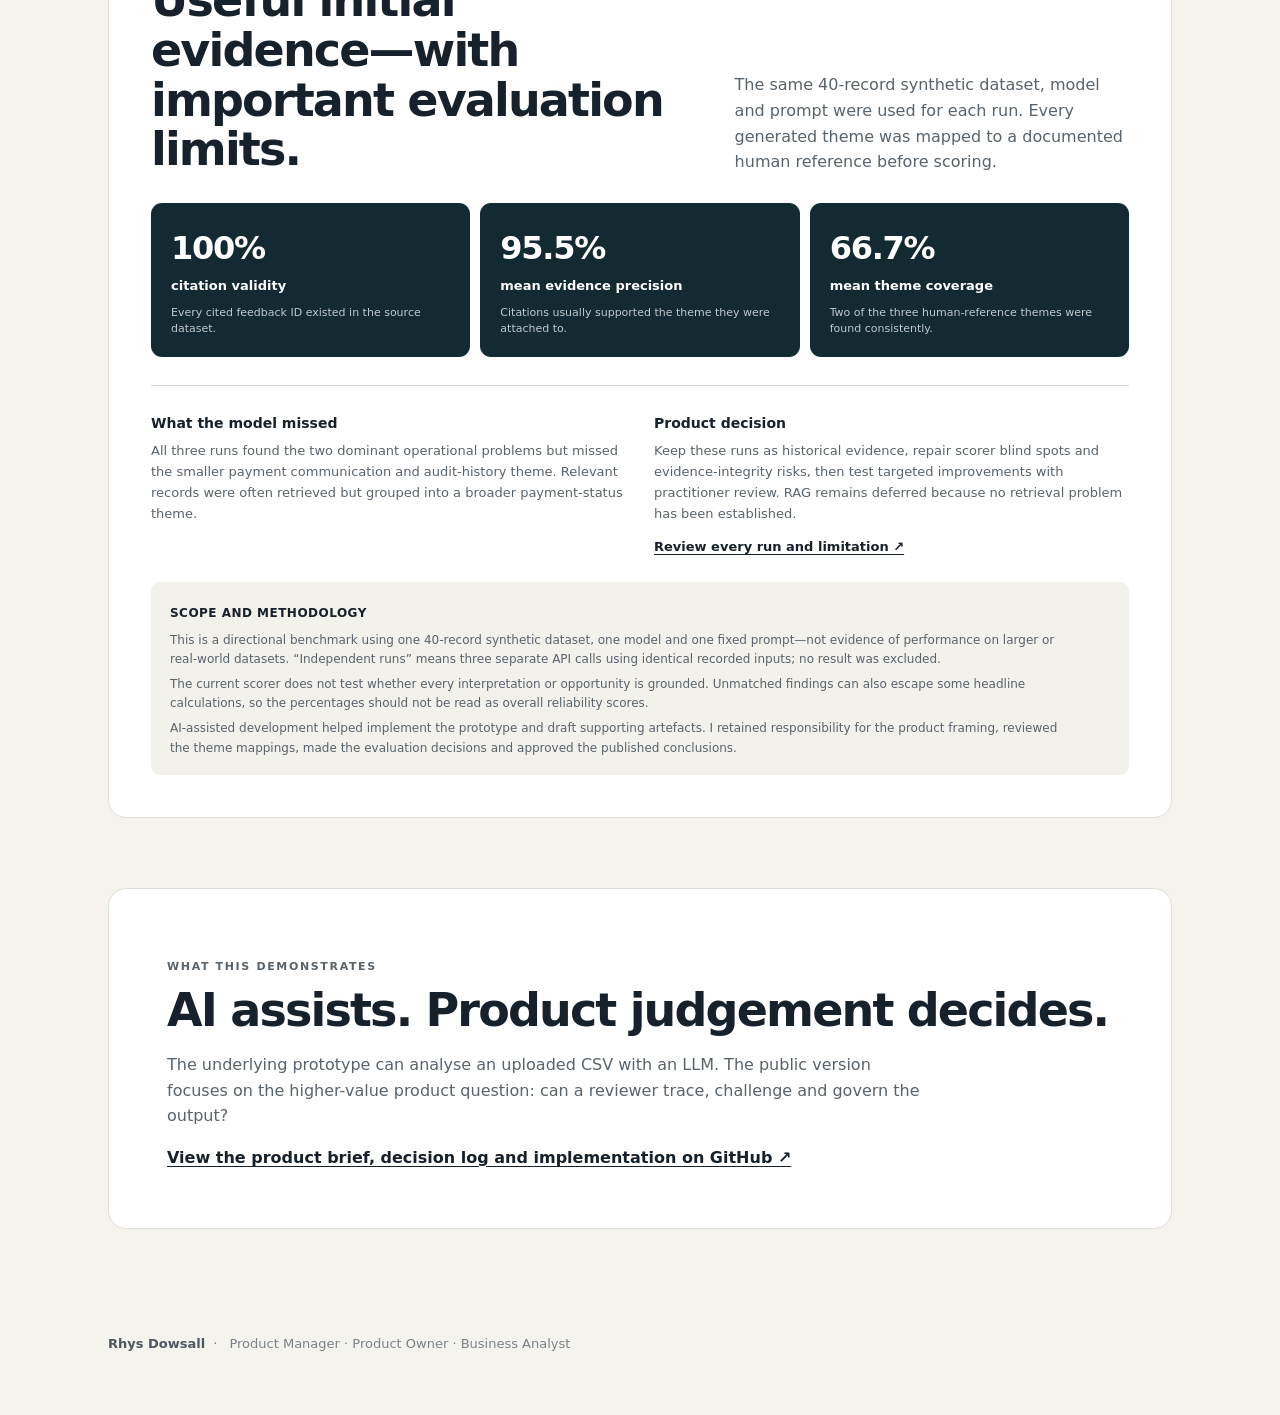
==== commit ee7be592: "Align portfolio claims and repair recruiter paths" ====
--- a/discovery-assistant.html
+++ b/discovery-assistant.html
@@ -75,15 +75,15 @@
           <button id="load-analysis" class="primary-action" type="button">Explore the sample analysis</button>
           <a href="https://github.com/rhys205-dotcom/ai-product-discovery-assistant/blob/main/data/sample-feedback.csv" target="_blank" rel="noopener">View all 40 records ↗</a>
         </div>
-        <p class="demo-note">For transparency: this public demo loads a pre-generated sample analysis. It does not call a live model or send data to a server.</p>
+        <p class="demo-note">For transparency: this public demo loads illustrative output that is separate from the stored benchmark runs. It does not call a live model or send data to a server.</p>
       </div>
     </section>
 
     <section class="benchmark-section" aria-labelledby="benchmark-heading">
       <div class="benchmark-intro">
         <div>
-          <p class="section-label">CONTROLLED EVALUATION · 3 INDEPENDENT RUNS</p>
-          <h2 id="benchmark-heading">Strong evidence tracing. Incomplete theme coverage.</h2>
+          <p class="section-label">HISTORICAL EVALUATION BASELINE · 3 INDEPENDENT RUNS</p>
+          <h2 id="benchmark-heading">Useful initial evidence—with important evaluation limits.</h2>
         </div>
         <p>The same 40-record synthetic dataset, model and prompt were used for each run. Every generated theme was mapped to a documented human reference before scoring.</p>
       </div>
@@ -113,7 +113,7 @@
         </div>
         <div>
           <strong>Product decision</strong>
-          <p>Treat theme separation as the next experiment and keep RAG deferred. The evidence points to a grouping and coverage problem—not a failure to retrieve the source records.</p>
+          <p>Keep these runs as historical evidence, repair scorer blind spots and evidence-integrity risks, then test targeted improvements with practitioner review. RAG remains deferred because no retrieval problem has been established.</p>
           <a href="https://github.com/rhys205-dotcom/ai-product-discovery-assistant/blob/main/evaluation/results.md" target="_blank" rel="noopener">Review every run and limitation ↗</a>
         </div>
       </div>
@@ -121,6 +121,7 @@
       <aside class="benchmark-method" aria-label="Benchmark scope and methodology">
         <strong>Scope and methodology</strong>
         <p>This is a directional benchmark using one 40-record synthetic dataset, one model and one fixed prompt—not evidence of performance on larger or real-world datasets. “Independent runs” means three separate API calls using identical recorded inputs; no result was excluded.</p>
+        <p>The current scorer does not test whether every interpretation or opportunity is grounded. Unmatched findings can also escape some headline calculations, so the percentages should not be read as overall reliability scores.</p>
         <p>AI-assisted development helped implement the prototype and draft supporting artefacts. I retained responsibility for the product framing, reviewed the theme mappings, made the evaluation decisions and approved the published conclusions.</p>
       </aside>
     </section>
@@ -139,7 +140,7 @@
       <div class="export-panel">
         <div>
           <h2>Keep the human decision</h2>
-          <p>Exporting the review preserves the source finding, any edits, the decision and the reviewer’s note.</p>
+          <p>Exporting keeps the reviewed interpretation, human decision, reviewer note and cited evidence IDs together.</p>
         </div>
         <div class="export-actions">
           <button id="download-review" class="primary-action" type="button">Download reviewed findings</button>
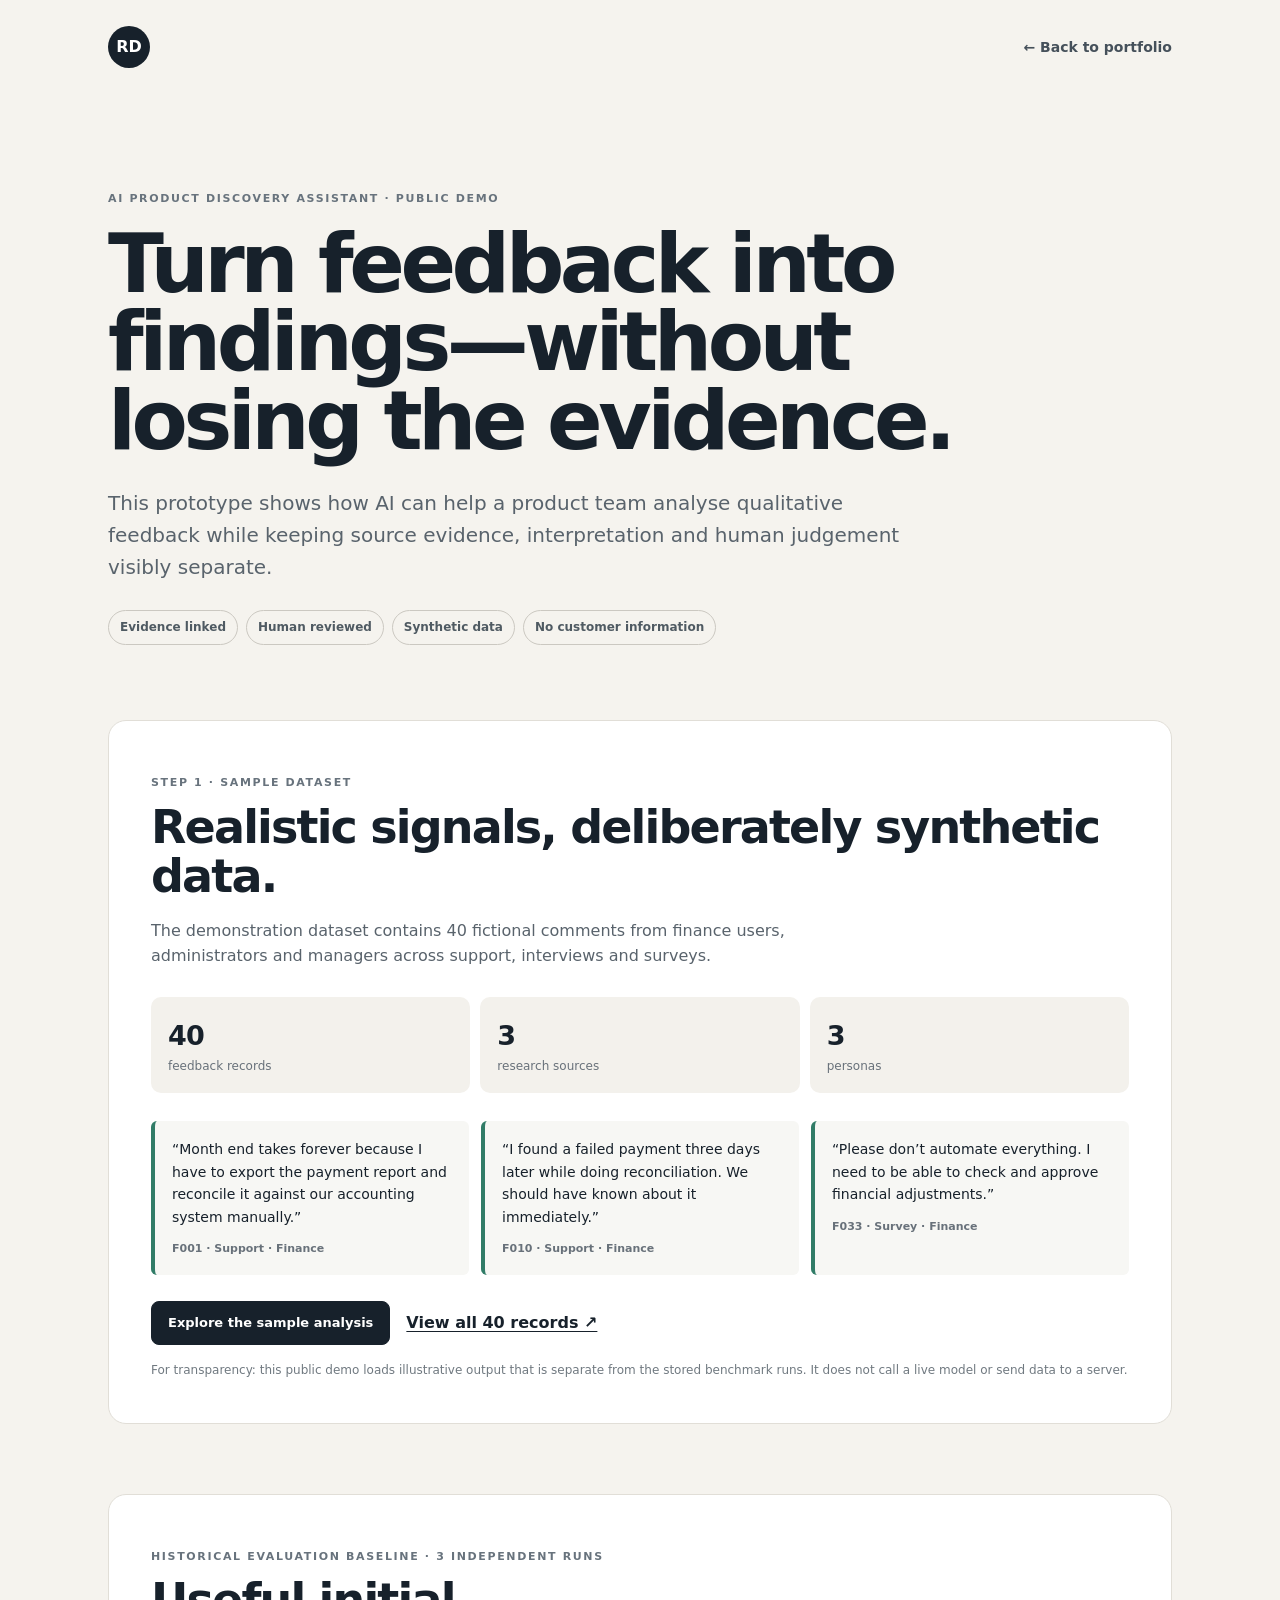
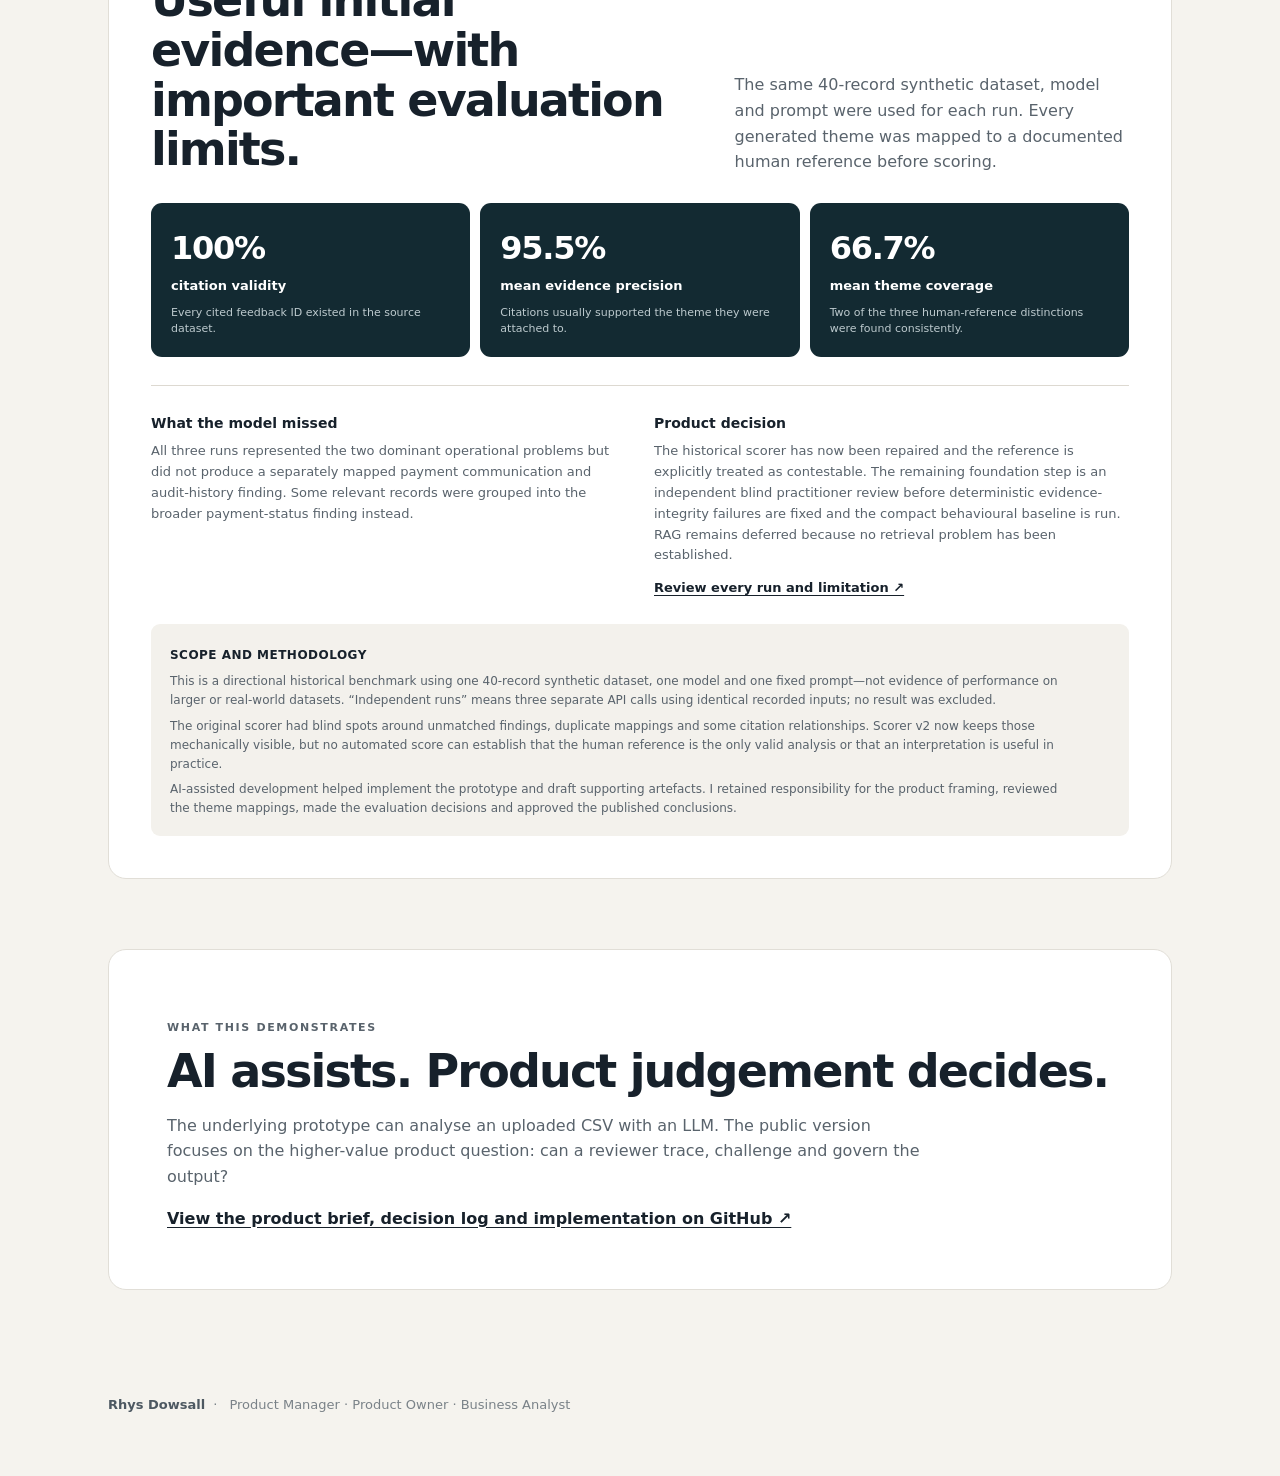
==== commit 84b80c0a: "Align Discovery Assistant demo with scorer v2" ====
--- a/discovery-assistant.html
+++ b/discovery-assistant.html
@@ -102,26 +102,26 @@
         <article>
           <strong>66.7%</strong>
           <span>mean theme coverage</span>
-          <small>Two of the three human-reference themes were found consistently.</small>
+          <small>Two of the three human-reference distinctions were found consistently.</small>
         </article>
       </div>
 
       <div class="benchmark-finding">
         <div>
           <strong>What the model missed</strong>
-          <p>All three runs found the two dominant operational problems but missed the smaller payment communication and audit-history theme. Relevant records were often retrieved but grouped into a broader payment-status theme.</p>
+          <p>All three runs represented the two dominant operational problems but did not produce a separately mapped payment communication and audit-history finding. Some relevant records were grouped into the broader payment-status finding instead.</p>
         </div>
         <div>
           <strong>Product decision</strong>
-          <p>Keep these runs as historical evidence, repair scorer blind spots and evidence-integrity risks, then test targeted improvements with practitioner review. RAG remains deferred because no retrieval problem has been established.</p>
+          <p>The historical scorer has now been repaired and the reference is explicitly treated as contestable. The remaining foundation step is an independent blind practitioner review before deterministic evidence-integrity failures are fixed and the compact behavioural baseline is run. RAG remains deferred because no retrieval problem has been established.</p>
           <a href="https://github.com/rhys205-dotcom/ai-product-discovery-assistant/blob/main/evaluation/results.md" target="_blank" rel="noopener">Review every run and limitation ↗</a>
         </div>
       </div>
 
       <aside class="benchmark-method" aria-label="Benchmark scope and methodology">
         <strong>Scope and methodology</strong>
-        <p>This is a directional benchmark using one 40-record synthetic dataset, one model and one fixed prompt—not evidence of performance on larger or real-world datasets. “Independent runs” means three separate API calls using identical recorded inputs; no result was excluded.</p>
-        <p>The current scorer does not test whether every interpretation or opportunity is grounded. Unmatched findings can also escape some headline calculations, so the percentages should not be read as overall reliability scores.</p>
+        <p>This is a directional historical benchmark using one 40-record synthetic dataset, one model and one fixed prompt—not evidence of performance on larger or real-world datasets. “Independent runs” means three separate API calls using identical recorded inputs; no result was excluded.</p>
+        <p>The original scorer had blind spots around unmatched findings, duplicate mappings and some citation relationships. Scorer v2 now keeps those mechanically visible, but no automated score can establish that the human reference is the only valid analysis or that an interpretation is useful in practice.</p>
         <p>AI-assisted development helped implement the prototype and draft supporting artefacts. I retained responsibility for the product framing, reviewed the theme mappings, made the evaluation decisions and approved the published conclusions.</p>
       </aside>
     </section>
